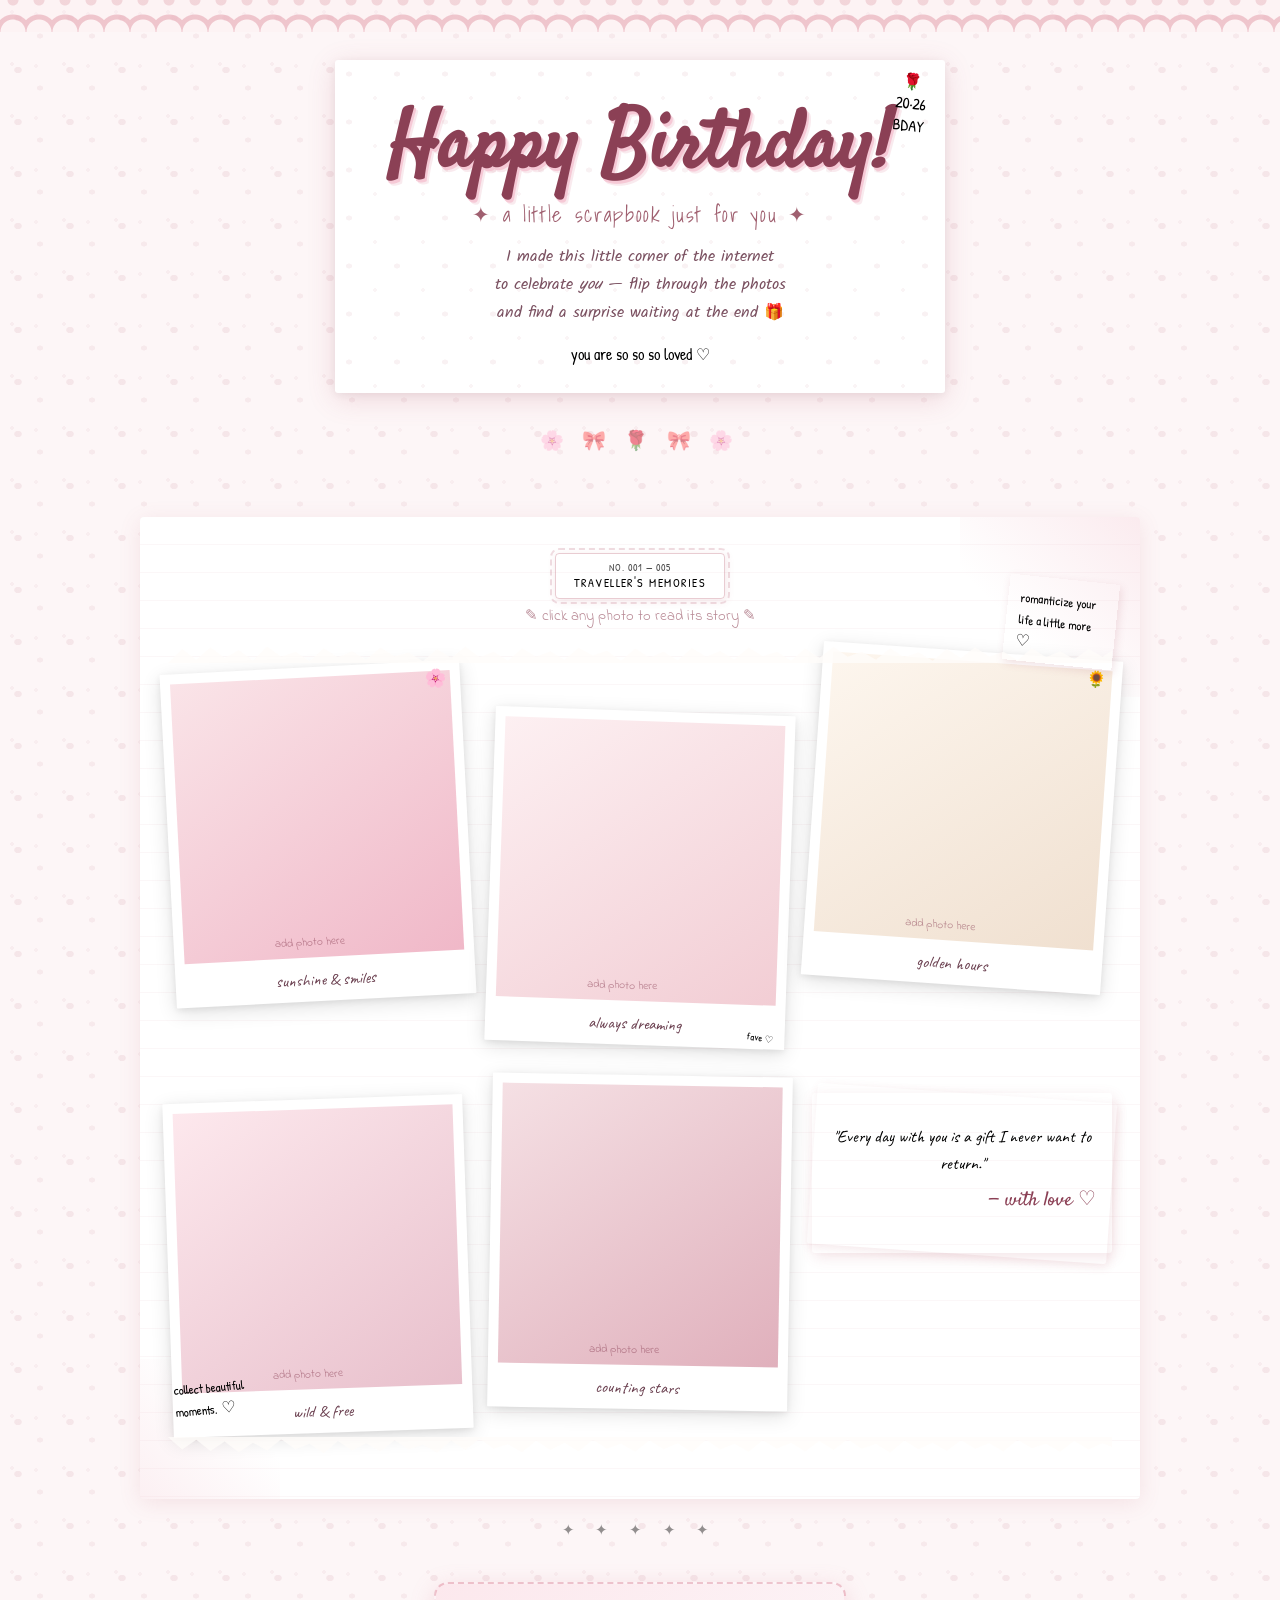
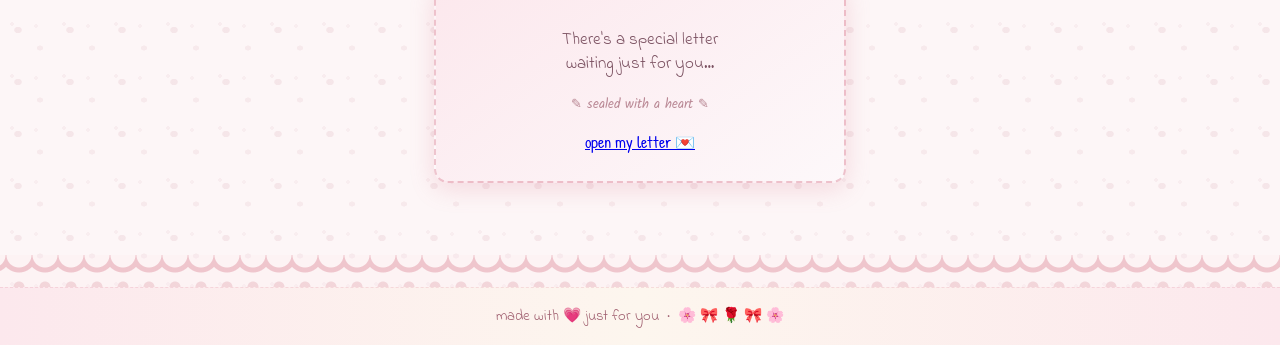
==== index.html @ 511ed716 "Add files via upload" ====
<!DOCTYPE html>
<html lang="en">
<head>
  <meta charset="UTF-8"/>
  <meta name="viewport" content="width=device-width,initial-scale=1.0"/>
  <title>Happy Birthday! 🌸</title>
  <link rel="preconnect" href="https://fonts.googleapis.com"/>
  <link rel="preconnect" href="https://fonts.gstatic.com" crossorigin/>
  <link href="https://fonts.googleapis.com/css2?family=Caveat:wght@400;600;700&family=Satisfy&family=Indie+Flower&family=Kalam:wght@300;400;700&family=Shadows+Into+Light&family=Patrick+Hand&display=swap" rel="stylesheet"/>
  <link rel="stylesheet" href="css/scrapbook.css"/>
  <style>
/* ── Page shell ── */
*,*::before,*::after{box-sizing:border-box;margin:0;padding:0;}
html{scroll-behavior:smooth;}
body{min-height:100vh;overflow-x:hidden;font-family:'Patrick Hand',cursive;color:var(--r-ink);}

/* ── Floral wallpaper background ── */
.page-bg{
  min-height:100vh;
  background-color:#fdf6f7;
  background-image:
    radial-gradient(ellipse 6px 5px at 18px 18px,rgba(196,122,138,.13) 55%,transparent 70%),
    radial-gradient(ellipse 3px 3px at 12px 12px,rgba(196,122,138,.08) 55%,transparent 70%),
    radial-gradient(ellipse 5px 4px at 40px 36px,rgba(196,122,138,.10) 55%,transparent 70%),
    radial-gradient(ellipse 3px 3px at 36px 14px,rgba(196,122,138,.07) 55%,transparent 70%);
  background-size:52px 52px;
}

/* ── Top & bottom lace bands ── */
.lace-band{
  width:100%;height:32px;
  background-image:
    radial-gradient(circle 13px at 13px 100%,transparent 12px,rgba(232,173,184,.65) 13px,rgba(232,173,184,.65) 17px,transparent 18px),
    radial-gradient(circle 6px at 13px 0%,rgba(217,144,158,.3) 5px,transparent 6px);
  background-size:26px 32px;background-repeat:repeat-x;
  background-color:rgba(252,232,237,.28);
}
.lace-band.flip{transform:rotate(180deg);}

/* ── Main content container ── */
.board{max-width:1040px;margin:0 auto;padding:24px 20px 64px;position:relative;}

/* ── Hero title section ── */
.hero-section{
  text-align:center;padding:28px 16px 12px;
  position:relative;
}
.hero-inner{
  display:inline-block;position:relative;
  background:#fff;
  padding:32px 52px 28px;
  border-radius:3px;
  box-shadow:0 6px 28px rgba(180,80,100,.18),0 2px 8px rgba(0,0,0,.06);
}
/* Floral-paper background inside hero */
.hero-inner::before{
  content:'';position:absolute;inset:0;border-radius:3px;
  background-image:
    radial-gradient(ellipse 5px 4px at 14px 14px,rgba(196,122,138,.10) 55%,transparent 70%),
    radial-gradient(ellipse 3px 3px at 40px 38px,rgba(196,122,138,.08) 55%,transparent 70%);
  background-size:48px 48px;
  pointer-events:none;
}
.hero-title{
  font-family:'Satisfy',cursive;
  font-size:clamp(2.8rem,7vw,5rem);
  color:#8b4055;
  text-shadow:2px 3px 0 rgba(245,192,208,.8),4px 5px 0 rgba(212,116,138,.15);
  line-height:1.05;position:relative;z-index:1;
}
.hero-sub{
  font-family:'Shadows Into Light',cursive;
  font-size:clamp(1rem,2.5vw,1.3rem);
  color:#a06070;letter-spacing:.08em;
  margin-top:8px;position:relative;z-index:1;
}
.hero-invite{
  font-family:'Kalam',cursive;font-size:1rem;color:#7a5060;
  line-height:1.75;margin:12px auto 0;max-width:360px;
  position:relative;z-index:1;
}

/* ── Collage board ── */
.collage-board{
  position:relative;
  background:#fff;
  border-radius:4px;
  box-shadow:0 4px 22px rgba(180,80,100,.12);
  padding:36px 28px 44px;
  margin-top:32px;
  /* Faint lined paper */
  background-image:repeating-linear-gradient(transparent,transparent 27px,rgba(196,122,138,.06) 27px,rgba(196,122,138,.06) 28px);
  background-size:100% 28px;
}
/* Floral corner watermarks on board */
.collage-board::before{
  content:'';position:absolute;top:0;right:0;
  width:180px;height:180px;border-radius:0 4px 0 0;
  background:linear-gradient(225deg,rgba(245,205,214,.4) 0%,transparent 65%);
  pointer-events:none;
}
.collage-board::after{
  content:'';position:absolute;bottom:0;left:0;
  width:140px;height:140px;border-radius:0 0 0 4px;
  background:linear-gradient(45deg,rgba(245,205,214,.3) 0%,transparent 65%);
  pointer-events:none;
}

/* ── Photo grid ── */
.photo-grid{
  display:grid;
  grid-template-columns:repeat(3,1fr);
  gap:30px 22px;
  align-items:start;
  position:relative;z-index:1;
}
/* Intentional vertical offsets for scrapbook feel */
.photo-grid > *:nth-child(2){margin-top:44px;}
.photo-grid > *:nth-child(3){margin-top:-16px;}
.photo-grid > *:nth-child(4){margin-top:24px;}
.photo-grid > *:nth-child(6){margin-top:-12px;}

/* ── Polaroid cards ── */
.pol-card{
  display:block;text-decoration:none;color:inherit;
  background:#fff;
  padding:10px 10px 44px;
  border-radius:1px;
  box-shadow:0 5px 20px rgba(0,0,0,.12),0 2px 6px rgba(0,0,0,.07);
  position:relative;
  transition:transform .35s cubic-bezier(.34,1.56,.64,1),box-shadow .3s ease;
  cursor:pointer;
}
.pol-card:hover{box-shadow:0 12px 36px rgba(0,0,0,.17);}
.pol-photo{width:100%;aspect-ratio:1;overflow:hidden;display:flex;align-items:center;justify-content:center;}
.pol-caption{
  position:absolute;bottom:0;left:0;right:0;height:44px;
  display:flex;align-items:center;justify-content:center;
  font-family:'Caveat',cursive;font-size:1.05rem;color:#6b4050;
  text-align:center;padding:0 8px;
}
/* Polaroid rotation via data-r */
[data-r="-4"]{transform:rotate(-4deg);}
[data-r="-3"]{transform:rotate(-3deg);}
[data-r="-2"]{transform:rotate(-2deg);}
[data-r="-1"]{transform:rotate(-1deg);}
[data-r="0"] {transform:rotate(0deg);}
[data-r="1"] {transform:rotate(1deg);}
[data-r="2"] {transform:rotate(2deg);}
[data-r="3"] {transform:rotate(3deg);}
[data-r="4"] {transform:rotate(4deg);}
.pol-card:hover[data-r="-4"]{transform:rotate(-2deg) translateY(-10px) scale(1.04);}
.pol-card:hover[data-r="-3"]{transform:rotate(-1deg) translateY(-10px) scale(1.04);}
.pol-card:hover[data-r="-2"]{transform:rotate(-4deg) translateY(-10px) scale(1.04);}
.pol-card:hover[data-r="-1"]{transform:rotate(2deg) translateY(-10px) scale(1.04);}
.pol-card:hover[data-r="1"] {transform:rotate(3deg) translateY(-10px) scale(1.04);}
.pol-card:hover[data-r="2"] {transform:rotate(-1deg) translateY(-10px) scale(1.04);}
.pol-card:hover[data-r="3"] {transform:rotate(1deg) translateY(-10px) scale(1.04);}
.pol-card:hover[data-r="4"] {transform:rotate(2deg) translateY(-10px) scale(1.04);}

/* Photo gradient placeholders — all dusty rose tones */
.ph-rose    {background:linear-gradient(145deg,#fae4e8,#f0b8c8);}
.ph-blush   {background:linear-gradient(145deg,#fdf0f2,#f2cdd4);}
.ph-petal   {background:linear-gradient(145deg,#fdf6ee,#f0e0d0);}
.ph-blossom {background:linear-gradient(145deg,#fde8ed,#e8c0cc);}
.ph-dusty   {background:linear-gradient(145deg,#f5e0e4,#e0b0bc);}

/* placeholder text */
.ph-hint{font-family:'Indie Flower',cursive;font-size:.72rem;color:rgba(139,64,85,.6);text-align:center;margin-top:6px;max-width:90%;}

/* ── Quote / Note card (6th grid cell) ── */
.note-cell{display:flex;flex-direction:column;align-items:center;justify-content:center;min-height:220px;gap:0;position:relative;}

/* ── Decorative torn note cards scattered on board ── */
.scatter-note{
  position:absolute;
  z-index:3;
  pointer-events:none;
}

/* ── Final teaser ── */
.teaser-wrap{max-width:440px;margin:36px auto 0;padding:0 14px;}
.teaser-card{
  background:linear-gradient(145deg,#fce8ed,#fdf8fa);
  border-radius:14px;padding:28px 24px;text-align:center;
  position:relative;
  border:2px dashed rgba(212,116,138,.38);
  box-shadow:0 6px 24px rgba(212,116,138,.22);
}
.teaser-card p{font-family:'Indie Flower',cursive;font-size:1.06rem;color:#7a5060;margin:12px 0 18px;}

/* ── Footer ── */
.footer-bar{background:linear-gradient(90deg,#fce8ed,#fdf6ee,#fce8ed);padding:18px 0;text-align:center;border-top:1px dashed rgba(212,116,138,.2);}
.footer-bar p{font-family:'Indie Flower',cursive;font-size:.92rem;color:#a06070;}

/* ── Responsive ── */
@media(max-width:820px){
  .photo-grid{grid-template-columns:repeat(2,1fr);gap:20px;}
  .photo-grid>*:nth-child(n){margin-top:0;}
  .photo-grid>*:nth-child(even){margin-top:20px;}
  .collage-board{padding:24px 14px 32px;}
  .hero-inner{padding:24px 20px 20px;}
}
@media(max-width:500px){
  .photo-grid{grid-template-columns:1fr 1fr;gap:14px;}
  .hero-title{font-size:2.5rem;}
}
  </style>
</head>
<body>
<div id="page-transition"></div>
<div class="hearts-container" aria-hidden="true"></div>

<div class="page-bg">
  <!-- Top lace band -->
  <div class="lace-band" aria-hidden="true"></div>

  <!-- ═══════════ HERO ═══════════ -->
  <header class="hero-section">
    <div class="hero-inner" data-anim="pop">

      <!-- Three washi tape strips pinning the card -->
      <div class="washi washi-rose"    style="width:92px;top:-9px;left:16px;transform:rotate(-6deg);"  aria-hidden="true"></div>
      <div class="washi washi-gingham" style="width:76px;top:-9px;right:18px;transform:rotate(5deg);"  aria-hidden="true"></div>
      <div class="washi washi-hearts"  style="width:114px;bottom:-9px;left:50%;transform:translateX(-50%) rotate(1deg);" aria-hidden="true"></div>

      <!-- Large satin bow above title -->
      <div style="display:flex;justify-content:center;margin-bottom:6px;" aria-hidden="true" id="hero-bow"></div>

      <!-- Lace divider -->
      <div class="lace-top" style="margin:4px 0 14px;" aria-hidden="true"></div>

      <h1 class="hero-title">Happy Birthday!</h1>
      <p class="hero-sub">✦ a little scrapbook just for you ✦</p>

      <!-- Lace divider below title -->
      <div class="lace-bottom" style="margin:12px 0 10px;" aria-hidden="true"></div>

      <p class="hero-invite">
        I made this little corner of the internet<br/>
        to celebrate <em>you</em> — flip through the photos<br/>
        and find a surprise waiting at the end 🎁
      </p>

      <!-- Quote card -->
      <div class="q-card scallop" style="margin:16px auto 0;max-width:280px;">
        you are so so so loved
        <span class="q-heart">♡</span>
      </div>

      <!-- Wax seal bottom-right -->
      <div style="position:absolute;bottom:-22px;right:22px;z-index:5;" aria-hidden="true" id="hero-seal"></div>

      <!-- Postage stamp top-right -->
      <div style="position:absolute;top:10px;right:12px;transform:rotate(6deg);z-index:5;" aria-hidden="true">
        <div class="stamp" style="width:44px;height:54px;">
          <div class="stamp-img">🌹</div>
          <span class="stamp-val">20·26</span>
          <span class="stamp-label">BDAY</span>
        </div>
      </div>

      <!-- Rose sprig top-left -->
      <div style="position:absolute;top:8px;left:10px;transform:rotate(-15deg);opacity:.55;" aria-hidden="true" id="hero-sprig"></div>

    </div><!-- /.hero-inner -->
  </header>

  <!-- Deco row -->
  <div style="text-align:center;padding:22px 0 8px;font-size:1.2rem;letter-spacing:.45rem;opacity:.5;" aria-hidden="true">🌸 🎀 🌹 🎀 🌸</div>

  <!-- ═══════════ COLLAGE BOARD ═══════════ -->
  <main class="board" id="main-content">
    <div class="collage-board">

      <!-- Board lace strips top & bottom -->
      <div class="lace-top"    style="position:absolute;top:0;left:0;right:0;" aria-hidden="true"></div>
      <div class="lace-bottom" style="position:absolute;bottom:0;left:0;right:0;transform:scaleY(-1);" aria-hidden="true"></div>

      <!-- Gingham corner patches (decorative) -->
      <div class="gingham" style="position:absolute;top:0;right:0;width:90px;height:90px;opacity:.3;border-radius:0 4px 0 0;" aria-hidden="true"></div>
      <div class="gingham-sm" style="position:absolute;bottom:0;left:0;width:70px;height:70px;opacity:.25;border-radius:0 0 0 4px;" aria-hidden="true"></div>

      <!-- Washi tape strips crossing the board -->
      <div class="washi washi-floral"  style="width:180px;top:44px;left:-10px;transform:rotate(-1deg);"  aria-hidden="true"></div>
      <div class="washi washi-gingham" style="width:140px;top:44px;right:-10px;transform:rotate(2deg);"  aria-hidden="true"></div>
      <div class="washi washi-lace"    style="width:200px;bottom:38px;left:18%;transform:rotate(-2deg);" aria-hidden="true"></div>
      <div class="washi washi-hearts"  style="width:160px;bottom:38px;right:14%;transform:rotate(3deg);" aria-hidden="true"></div>

      <!-- Section label -->
      <div style="text-align:center;position:relative;z-index:2;padding-bottom:18px;" data-anim="fade">
        <div style="display:inline-block;background:var(--r-parch);border:1.5px solid rgba(196,122,138,.38);border-radius:4px;
          padding:7px 18px;font-family:'Patrick Hand',cursive;font-size:.78rem;color:var(--r-ink);
          letter-spacing:.12em;text-transform:uppercase;box-shadow:1px 2px 8px rgba(180,80,100,.14);
          outline:2px dashed rgba(196,122,138,.25);outline-offset:3px;">
          <span style="display:block;font-size:.62rem;opacity:.7;letter-spacing:.1em;">No. 001 — 005</span>
          Traveller's Memories
        </div>
        <p style="font-family:'Indie Flower',cursive;font-size:.92rem;color:#a06070;margin-top:7px;opacity:.72;">✎ click any photo to read its story ✎</p>
      </div>

      <!-- Torn paper strip across top of grid -->
      <div aria-hidden="true" style="position:relative;z-index:2;height:18px;margin:0 0 4px;overflow:hidden;">
        <div style="position:absolute;inset:0;background:rgba(255,253,250,.82);
          clip-path:polygon(0% 100%,1.5% 22%,3% 82%,4.5% 12%,6% 72%,7.5% 28%,9% 88%,10.5% 8%,12% 65%,13.5% 38%,15% 90%,
          16.5% 18%,18% 68%,19.5% 35%,21% 82%,22.5% 14%,24% 62%,25.5% 42%,27% 90%,28.5% 22%,30% 72%,31.5% 8%,33% 68%,
          34.5% 38%,36% 88%,37.5% 18%,39% 65%,40.5% 35%,42% 82%,43.5% 15%,45% 58%,46.5% 32%,48% 88%,49.5% 20%,51% 70%,
          52.5% 38%,54% 86%,55.5% 16%,57% 65%,58.5% 34%,60% 80%,61.5% 14%,63% 62%,64.5% 38%,66% 88%,67.5% 20%,69% 72%,
          70.5% 10%,72% 65%,73.5% 38%,75% 82%,76.5% 18%,78% 68%,79.5% 40%,81% 88%,82.5% 22%,84% 72%,85.5% 12%,87% 65%,
          88.5% 38%,90% 85%,91.5% 18%,93% 68%,94.5% 35%,96% 80%,97.5% 22%,99% 65%,100% 32%,100% 100%);"></div>
      </div>

      <!-- ── PHOTO GRID ── -->
      <div class="photo-grid">

        <!-- ── POLAROID 1 — Rose theme ── -->
        <a href="pages/photo1.html" class="pol-card" data-r="-3" data-anim="pop" data-delay="0" aria-label="Memory 1 — Sunshine and Smiles">
          <!-- Washi tape pinning -->
          <div class="washi washi-rose" style="width:66px;top:-9px;left:50%;transform:translateX(-50%) rotate(-4deg);" aria-hidden="true"></div>
          <!-- Postage stamp corner -->
          <div style="position:absolute;top:6px;right:5px;z-index:5;transform:rotate(8deg);" aria-hidden="true">
            <div class="stamp" style="width:32px;height:40px;">
              <div class="stamp-img" style="font-size:1.1rem;">🌸</div>
            </div>
          </div>
          <!-- Photo -->
          <div class="pol-photo ph-rose" style="position:relative;">
            <div id="p1-rose" aria-hidden="true" style="position:absolute;bottom:8px;right:6px;opacity:.7;"></div>
            <div style="display:flex;flex-direction:column;align-items:center;gap:6px;" id="p1-rose2" aria-hidden="true"></div>
            <span class="ph-hint" style="position:absolute;bottom:6px;left:0;right:0;text-align:center;">add photo here</span>
          </div>
          <!-- Caption -->
          <p class="pol-caption">sunshine &amp; smiles</p>
          <!-- Satin bow sticker -->
          <div style="position:absolute;bottom:6px;right:6px;transform:rotate(10deg);" aria-hidden="true" id="p1-bow"></div>
        </a>

        <!-- ── POLAROID 2 — Butterfly theme ── -->
        <a href="pages/photo2.html" class="pol-card" data-r="2" data-anim="pop" data-delay="80" aria-label="Memory 2 — Always Dreaming">
          <div class="washi washi-gingham" style="width:60px;top:-9px;left:50%;transform:translateX(-50%) rotate(3deg);" aria-hidden="true"></div>
          <!-- Wax seal corner -->
          <div style="position:absolute;top:6px;left:6px;z-index:5;" aria-hidden="true" id="p2-seal"></div>
          <div class="pol-photo ph-blush" style="position:relative;">
            <div id="p2-butterfly" aria-hidden="true"></div>
            <span class="ph-hint" style="position:absolute;bottom:6px;left:0;right:0;text-align:center;">add photo here</span>
          </div>
          <p class="pol-caption">always dreaming</p>
          <!-- Gift tag -->
          <div style="position:absolute;bottom:2px;right:4px;transform:rotate(8deg);" aria-hidden="true">
            <div class="v-tag" style="padding:3px 7px;font-size:.6rem;">fave ♡</div>
          </div>
        </a>

        <!-- ── POLAROID 3 — Petal theme ── -->
        <a href="pages/photo3.html" class="pol-card" data-r="4" data-anim="pop" data-delay="160" aria-label="Memory 3 — Golden Hours">
          <div class="washi washi-hearts" style="width:72px;top:-9px;left:50%;transform:translateX(-50%) rotate(-2deg);" aria-hidden="true"></div>
          <div class="pol-photo ph-petal" style="position:relative;">
            <div id="p3-sprig" aria-hidden="true" style="position:absolute;top:4px;right:8px;opacity:.65;"></div>
            <span class="ph-hint" style="position:absolute;bottom:6px;left:0;right:0;text-align:center;">add photo here</span>
          </div>
          <p class="pol-caption">golden hours</p>
          <div style="position:absolute;top:8px;right:6px;z-index:5;" aria-hidden="true">
            <div class="stamp" style="width:30px;height:38px;">
              <div class="stamp-img" style="font-size:1rem;">🌻</div>
            </div>
          </div>
        </a>

        <!-- ── POLAROID 4 — Blossom theme ── -->
        <a href="pages/photo4.html" class="pol-card" data-r="-2" data-anim="pop" data-delay="240" aria-label="Memory 4 — Wild and Free">
          <div class="washi washi-lace" style="width:64px;top:-9px;left:50%;transform:translateX(-50%) rotate(2deg);" aria-hidden="true"></div>
          <div class="pol-photo ph-blossom" style="position:relative;">
            <div id="p4-rose" aria-hidden="true" style="position:absolute;bottom:6px;right:6px;opacity:.7;"></div>
            <span class="ph-hint" style="position:absolute;bottom:6px;left:0;right:0;text-align:center;">add photo here</span>
          </div>
          <p class="pol-caption">wild &amp; free</p>
          <div style="position:absolute;bottom:6px;left:6px;transform:rotate(-10deg);" aria-hidden="true" id="p4-bow"></div>
        </a>

        <!-- ── POLAROID 5 — Dusty rose theme ── -->
        <a href="pages/photo5.html" class="pol-card" data-r="1" data-anim="pop" data-delay="320" aria-label="Memory 5 — Counting Stars">
          <div class="washi washi-floral" style="width:62px;top:-9px;left:50%;transform:translateX(-50%) rotate(-3deg);" aria-hidden="true"></div>
          <div class="pol-photo ph-dusty" style="position:relative;">
            <div id="p5-cherries" aria-hidden="true" style="position:absolute;bottom:0;right:4px;opacity:.8;"></div>
            <span class="ph-hint" style="position:absolute;bottom:6px;left:0;right:0;text-align:center;">add photo here</span>
          </div>
          <p class="pol-caption">counting stars</p>
          <div style="position:absolute;top:6px;right:5px;z-index:5;transform:rotate(5deg);" aria-hidden="true" id="p5-seal"></div>
        </a>

        <!-- ── NOTE CARD (6th cell) ── -->
        <div class="note-cell" data-anim="pop" data-delay="400">
          <div style="position:relative;width:100%;">
            <!-- Rotated paper behind -->
            <div style="position:absolute;inset:0;border-radius:3px;
              background:var(--r-blush);transform:rotate(4deg);
              box-shadow:2px 3px 10px rgba(180,80,100,.12);z-index:0;" aria-hidden="true"></div>
            <!-- Gingham front card -->
            <div class="gingham" style="position:relative;z-index:1;border-radius:3px;
              padding:20px 16px 26px;box-shadow:2px 4px 14px rgba(180,80,100,.15);">
              <!-- Washi tape -->
              <div class="washi washi-hearts" style="width:82px;top:-9px;left:50%;transform:translateX(-50%) rotate(-2deg);" aria-hidden="true"></div>
              <!-- Large bow -->
              <div style="display:flex;justify-content:center;margin-bottom:10px;" id="card-bow" aria-hidden="true"></div>
              <!-- Quote -->
              <p style="font-family:'Caveat',cursive;font-size:1.08rem;color:var(--r-ink);text-align:center;line-height:1.55;margin:0;">
                "Every day with you is a gift I never want to return."
              </p>
              <p style="font-family:'Satisfy',cursive;font-size:1.25rem;color:#8b4055;text-align:right;margin-top:10px;margin-bottom:0;">
                — with love ♡
              </p>
              <!-- Lace bottom -->
              <div class="lace-scallop" style="margin-top:12px;" aria-hidden="true"></div>
              <!-- Wax seal -->
              <div style="display:flex;justify-content:center;margin-top:10px;" id="card-seal" aria-hidden="true"></div>
            </div>
          </div>
        </div>

      </div><!-- /.photo-grid -->

      <!-- Torn paper strip across bottom of grid -->
      <div aria-hidden="true" style="position:relative;z-index:2;height:18px;margin:4px 0 0;overflow:hidden;">
        <div style="position:absolute;inset:0;background:rgba(255,253,250,.82);
          clip-path:polygon(0% 0%,1.5% 70%,3% 15%,4.5% 78%,6% 25%,7.5% 85%,9% 32%,10.5% 75%,12% 12%,13.5% 68%,15% 38%,16.5% 90%,
          18% 22%,19.5% 75%,21% 35%,22.5% 80%,24% 18%,25.5% 70%,27% 42%,28.5% 88%,30% 20%,31.5% 72%,33% 10%,34.5% 65%,
          36% 40%,37.5% 85%,39% 20%,40.5% 72%,42% 32%,43.5% 80%,45% 15%,46.5% 65%,48% 38%,49.5% 82%,51% 18%,52.5% 68%,
          54% 35%,55.5% 85%,57% 15%,58.5% 70%,60% 38%,61.5% 82%,63% 18%,64.5% 65%,66% 32%,67.5% 80%,69% 22%,70.5% 72%,
          72% 12%,73.5% 65%,75% 38%,76.5% 88%,78% 20%,79.5% 68%,81% 32%,82.5% 78%,84% 18%,85.5% 65%,87% 35%,88.5% 80%,
          90% 15%,91.5% 62%,93% 38%,94.5% 82%,96% 22%,97.5% 70%,99% 35%,100% 55%,100% 0%);"></div>
      </div>

      <!-- Scattered quote stickers on board (absolutely positioned) -->
      <div class="scatter-note" style="top:62px;right:24px;transform:rotate(6deg);z-index:4;" aria-hidden="true">
        <div class="q-card torn-note" style="width:110px;padding:10px 12px;box-shadow:2px 3px 8px rgba(160,70,90,.15);">
          <span style="font-size:.78rem;line-height:1.4;">romanticize your life a little more</span>
          <span class="q-heart">♡</span>
        </div>
      </div>

      <div class="scatter-note" style="bottom:70px;left:22px;transform:rotate(-5deg);z-index:4;" aria-hidden="true">
        <div class="q-card scallop" style="width:100px;padding:10px 12px;">
          <span style="font-size:.78rem;line-height:1.4;">collect beautiful moments.</span>
          <span class="q-heart">♡</span>
        </div>
      </div>

    </div><!-- /.collage-board -->

    <!-- ══ FINAL TEASER ══ -->
    <div style="text-align:center;padding:20px 0 6px;font-size:.95rem;letter-spacing:.55rem;opacity:.42;" aria-hidden="true">✦ ✦ ✦ ✦ ✦</div>

    <div class="teaser-wrap">
      <div class="teaser-card" data-anim="pop">
        <!-- Washi strips -->
        <div class="washi washi-rose"    style="width:94px;top:-9px;left:50%;transform:translateX(-50%) rotate(-3deg);" aria-hidden="true"></div>
        <div class="washi washi-gingham" style="width:62px;bottom:-9px;left:20%;transform:rotate(2deg);"  aria-hidden="true"></div>
        <div class="washi washi-hearts"  style="width:54px;bottom:-9px;right:18%;transform:rotate(-4deg);" aria-hidden="true"></div>
        <!-- Rose corner -->
        <div style="position:absolute;top:10px;right:12px;transform:rotate(15deg);opacity:.7;" id="teaser-rose-r" aria-hidden="true"></div>
        <div style="position:absolute;bottom:12px;left:10px;transform:rotate(-10deg);opacity:.65;" id="teaser-rose-l" aria-hidden="true"></div>
        <!-- Cherries -->
        <div style="display:flex;justify-content:center;margin-bottom:4px;" id="teaser-cherries" aria-hidden="true"></div>
        <!-- Bow -->
        <div style="display:flex;justify-content:center;margin:4px 0 10px;" id="teaser-bow" aria-hidden="true"></div>
        <p>There's a special letter<br/>waiting just for you…</p>
        <p style="font-family:'Kalam',cursive;font-size:.82rem;color:#a06070;margin:0 0 16px;opacity:.72;">✎ sealed with a heart ✎</p>
        <a href="pages/final.html" class="btn-ribbon" aria-label="Open the birthday letter">open my letter 💌</a>
        <!-- Wax seal corner -->
        <div style="position:absolute;bottom:-18px;right:20px;" id="teaser-seal" aria-hidden="true"></div>
      </div>
    </div>

  </main><!-- /.board -->

  <!-- Bottom lace & footer -->
  <div class="lace-band flip" aria-hidden="true" style="margin-top:8px;"></div>
  <footer class="footer-bar" role="contentinfo">
    <p>made with 💗 just for you &nbsp;·&nbsp; 🌸 🎀 🌹 🎀 🌸</p>
  </footer>

</div><!-- /.page-bg -->

<!-- Scripts -->
<script src="js/utils.js"></script>
<script src="assets/svgs.js"></script>
<script src="js/animations.js"></script>
<script src="js/transitions.js"></script>
<script>
document.addEventListener('DOMContentLoaded', () => {

  /* ── Inject SVGs ── */
  const inj = (id, html) => { const el = document.getElementById(id); if(el) el.innerHTML = html; };

  inj('hero-bow',      SVG.bow(88));
  inj('hero-seal',     SVG.waxSeal(40,'🌹'));
  inj('hero-sprig',    SVG.sprig(36));
  inj('p1-rose',       SVG.roseMini(40));
  inj('p1-rose2',      SVG.roseMini(30));
  inj('p1-bow',        SVG.bow(44));
  inj('p2-seal',       SVG.waxSeal(28,'💗'));
  inj('p2-butterfly',  SVG.butterfly(64));
  inj('p3-sprig',      SVG.sprig(38));
  inj('p4-rose',       SVG.roseMini(38));
  inj('p4-bow',        SVG.bow(40));
  inj('p5-cherries',   SVG.cherries(46));
  inj('p5-seal',       SVG.waxSeal(26,'🌸'));
  inj('card-bow',      SVG.bow(72));
  inj('card-seal',     SVG.waxSeal(34,'🌹'));
  inj('teaser-rose-r', SVG.roseMini(36));
  inj('teaser-rose-l', SVG.roseMini(30));
  inj('teaser-cherries', SVG.cherries(52));
  inj('teaser-bow',    SVG.bow(80));
  inj('teaser-seal',   SVG.waxSeal(44,'🌹'));

  /* ── Animations ── */
  //ScrapAnimations.initFloatingHearts('.hearts-container', 10);
  ScrapAnimations.initSparkles(true);
  ScrapAnimations.initCursorTrail();
  //ScrapAnimations.initBgDecos(4);
  ScrapAnimations.initEntranceAnims();
  ScrapAnimations.initStickerHover();
  ScrapTransitions.initTransitions();

  /* ── Polaroid tilt ── */
  document.querySelectorAll('.pol-card').forEach(card => {
    card.addEventListener('mousemove', e => {
      const r = card.getBoundingClientRect();
      const x = ((e.clientX - r.left) / r.width  - .5) * 8;
      const y = ((e.clientY - r.top)  / r.height - .5) * 8;
      const base = parseFloat(card.dataset.r || 0);
      card.style.transform = `rotate(${base + x*.3}deg) rotateX(${-y}deg) rotateY(${x}deg) translateY(-10px) scale(1.04)`;
    });
    card.addEventListener('mouseleave', () => {
      const base = parseFloat(card.dataset.r || 0);
      card.style.transform = `rotate(${base}deg)`;
      card.style.transition = 'transform .5s cubic-bezier(.34,1.56,.64,1)';
    });
  });

});
</script>
</body>
</html>
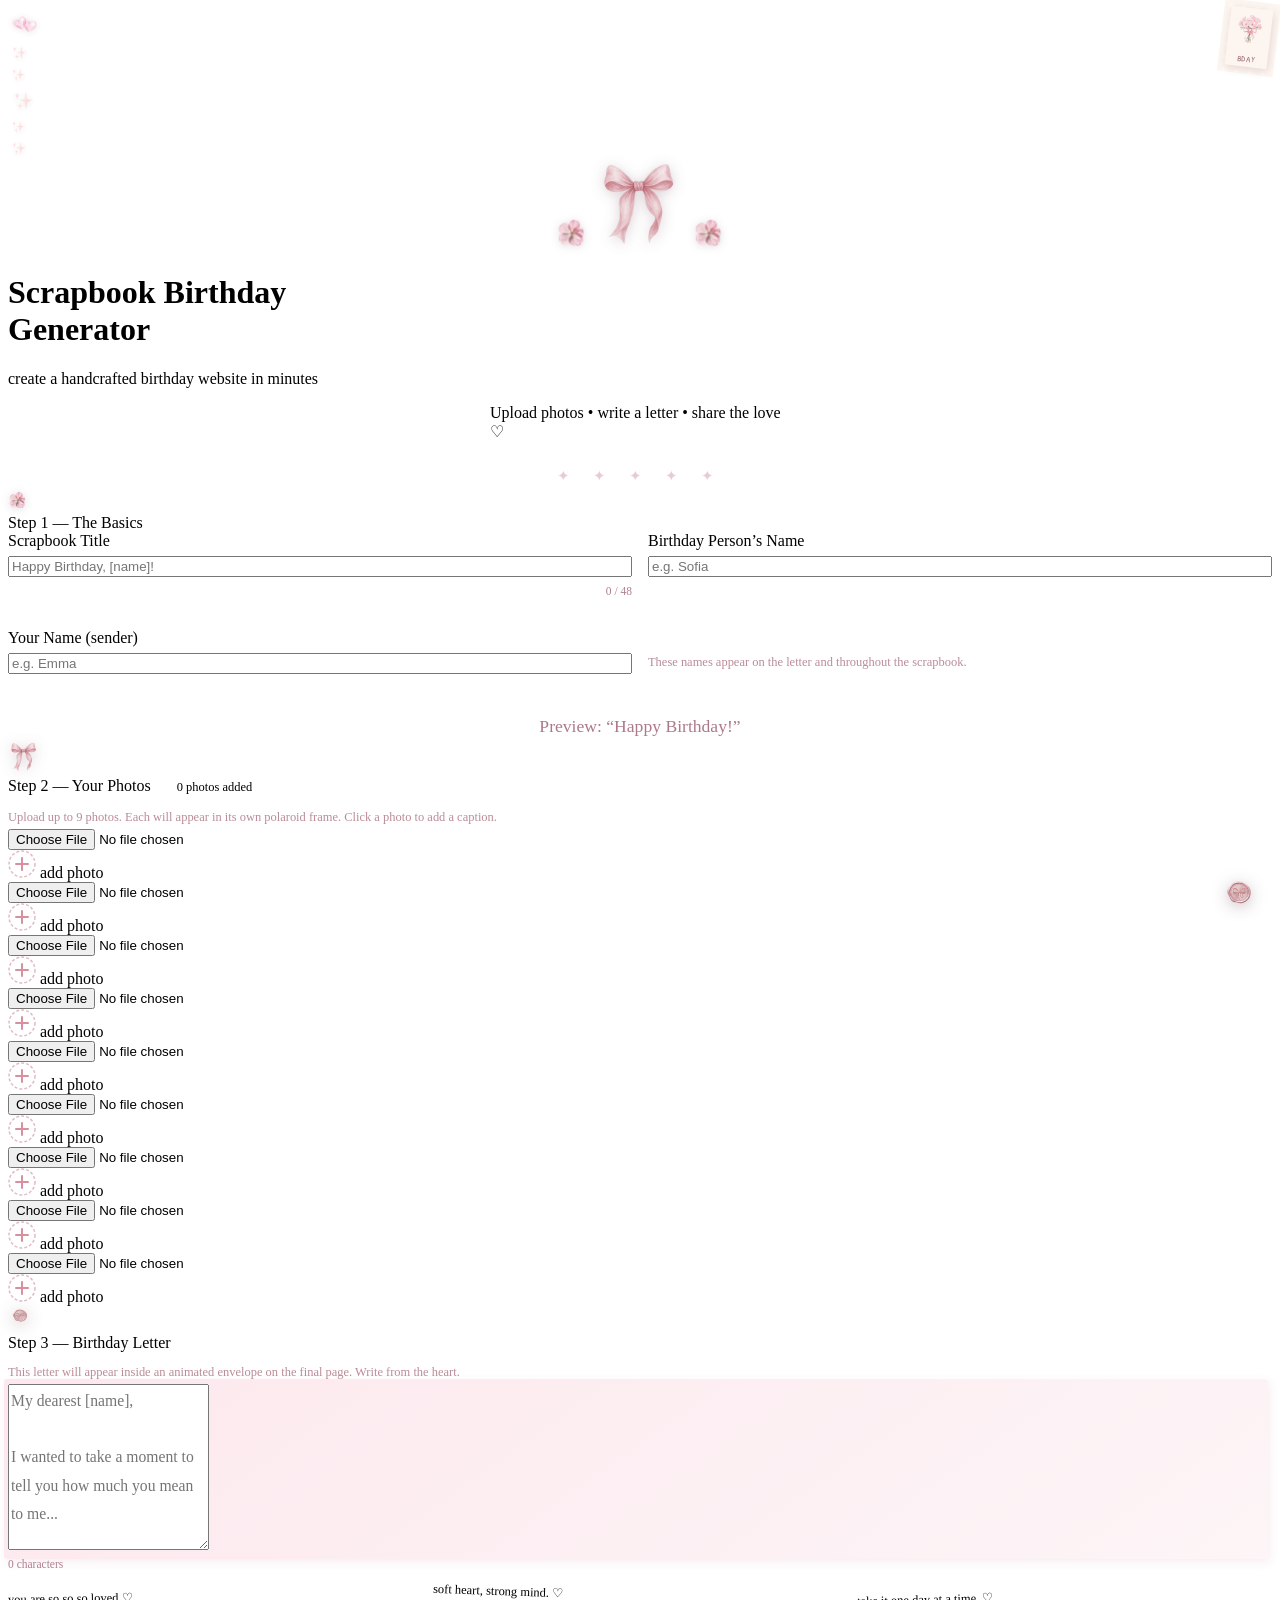
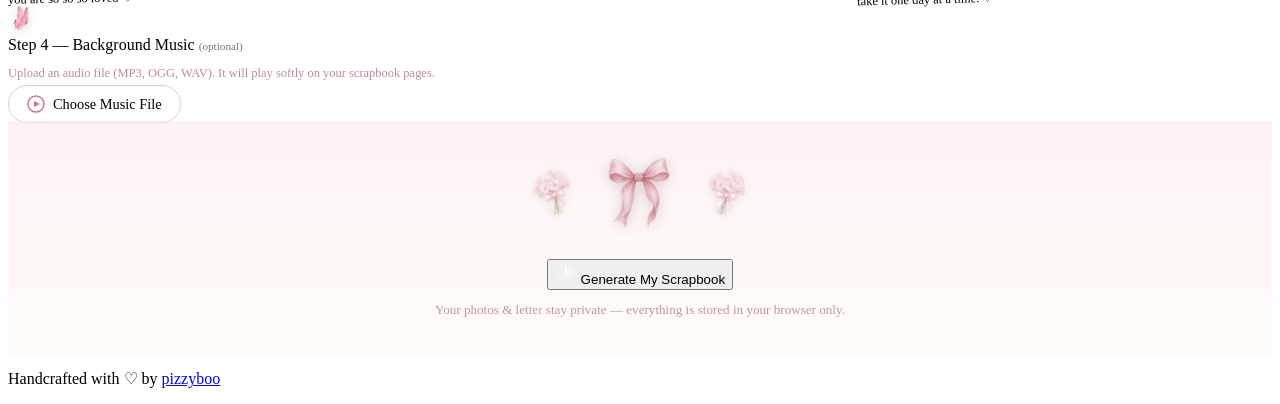
==== commit 12f1f49b: "Restore files" ====
--- a/index.html
+++ b/index.html
@@ -3,208 +3,33 @@
 <head>
   <meta charset="UTF-8"/>
   <meta name="viewport" content="width=device-width,initial-scale=1.0"/>
-  <title>Happy Birthday! 🌸</title>
+  <title>Scrapbook Birthday Generator</title>
   <link rel="preconnect" href="https://fonts.googleapis.com"/>
   <link rel="preconnect" href="https://fonts.gstatic.com" crossorigin/>
   <link href="https://fonts.googleapis.com/css2?family=Caveat:wght@400;600;700&family=Satisfy&family=Indie+Flower&family=Kalam:wght@300;400;700&family=Shadows+Into+Light&family=Patrick+Hand&display=swap" rel="stylesheet"/>
-  <link rel="stylesheet" href="css/scrapbook.css"/>
+  <link rel="stylesheet" href="css/scrapbook-gen.css"/>
   <style>
-/* ── Page shell ── */
-*,*::before,*::after{box-sizing:border-box;margin:0;padding:0;}
-html{scroll-behavior:smooth;}
-body{min-height:100vh;overflow-x:hidden;font-family:'Patrick Hand',cursive;color:var(--r-ink);}
-
-/* ── Floral wallpaper background ── */
-.page-bg{
-  min-height:100vh;
-  background-color:#fdf6f7;
-  background-image:
-    radial-gradient(ellipse 6px 5px at 18px 18px,rgba(196,122,138,.13) 55%,transparent 70%),
-    radial-gradient(ellipse 3px 3px at 12px 12px,rgba(196,122,138,.08) 55%,transparent 70%),
-    radial-gradient(ellipse 5px 4px at 40px 36px,rgba(196,122,138,.10) 55%,transparent 70%),
-    radial-gradient(ellipse 3px 3px at 36px 14px,rgba(196,122,138,.07) 55%,transparent 70%);
-  background-size:52px 52px;
-}
-
-/* ── Top & bottom lace bands ── */
-.lace-band{
-  width:100%;height:32px;
-  background-image:
-    radial-gradient(circle 13px at 13px 100%,transparent 12px,rgba(232,173,184,.65) 13px,rgba(232,173,184,.65) 17px,transparent 18px),
-    radial-gradient(circle 6px at 13px 0%,rgba(217,144,158,.3) 5px,transparent 6px);
-  background-size:26px 32px;background-repeat:repeat-x;
-  background-color:rgba(252,232,237,.28);
-}
-.lace-band.flip{transform:rotate(180deg);}
-
-/* ── Main content container ── */
-.board{max-width:1040px;margin:0 auto;padding:24px 20px 64px;position:relative;}
-
-/* ── Hero title section ── */
-.hero-section{
-  text-align:center;padding:28px 16px 12px;
-  position:relative;
-}
-.hero-inner{
-  display:inline-block;position:relative;
-  background:#fff;
-  padding:32px 52px 28px;
-  border-radius:3px;
-  box-shadow:0 6px 28px rgba(180,80,100,.18),0 2px 8px rgba(0,0,0,.06);
-}
-/* Floral-paper background inside hero */
-.hero-inner::before{
-  content:'';position:absolute;inset:0;border-radius:3px;
-  background-image:
-    radial-gradient(ellipse 5px 4px at 14px 14px,rgba(196,122,138,.10) 55%,transparent 70%),
-    radial-gradient(ellipse 3px 3px at 40px 38px,rgba(196,122,138,.08) 55%,transparent 70%);
-  background-size:48px 48px;
-  pointer-events:none;
-}
-.hero-title{
-  font-family:'Satisfy',cursive;
-  font-size:clamp(2.8rem,7vw,5rem);
-  color:#8b4055;
-  text-shadow:2px 3px 0 rgba(245,192,208,.8),4px 5px 0 rgba(212,116,138,.15);
-  line-height:1.05;position:relative;z-index:1;
-}
-.hero-sub{
-  font-family:'Shadows Into Light',cursive;
-  font-size:clamp(1rem,2.5vw,1.3rem);
-  color:#a06070;letter-spacing:.08em;
-  margin-top:8px;position:relative;z-index:1;
-}
-.hero-invite{
-  font-family:'Kalam',cursive;font-size:1rem;color:#7a5060;
-  line-height:1.75;margin:12px auto 0;max-width:360px;
-  position:relative;z-index:1;
-}
-
-/* ── Collage board ── */
-.collage-board{
-  position:relative;
-  background:#fff;
-  border-radius:4px;
-  box-shadow:0 4px 22px rgba(180,80,100,.12);
-  padding:36px 28px 44px;
-  margin-top:32px;
-  /* Faint lined paper */
-  background-image:repeating-linear-gradient(transparent,transparent 27px,rgba(196,122,138,.06) 27px,rgba(196,122,138,.06) 28px);
-  background-size:100% 28px;
-}
-/* Floral corner watermarks on board */
-.collage-board::before{
-  content:'';position:absolute;top:0;right:0;
-  width:180px;height:180px;border-radius:0 4px 0 0;
-  background:linear-gradient(225deg,rgba(245,205,214,.4) 0%,transparent 65%);
-  pointer-events:none;
-}
-.collage-board::after{
-  content:'';position:absolute;bottom:0;left:0;
-  width:140px;height:140px;border-radius:0 0 0 4px;
-  background:linear-gradient(45deg,rgba(245,205,214,.3) 0%,transparent 65%);
-  pointer-events:none;
-}
-
-/* ── Photo grid ── */
-.photo-grid{
-  display:grid;
-  grid-template-columns:repeat(3,1fr);
-  gap:30px 22px;
-  align-items:start;
-  position:relative;z-index:1;
-}
-/* Intentional vertical offsets for scrapbook feel */
-.photo-grid > *:nth-child(2){margin-top:44px;}
-.photo-grid > *:nth-child(3){margin-top:-16px;}
-.photo-grid > *:nth-child(4){margin-top:24px;}
-.photo-grid > *:nth-child(6){margin-top:-12px;}
-
-/* ── Polaroid cards ── */
-.pol-card{
-  display:block;text-decoration:none;color:inherit;
-  background:#fff;
-  padding:10px 10px 44px;
-  border-radius:1px;
-  box-shadow:0 5px 20px rgba(0,0,0,.12),0 2px 6px rgba(0,0,0,.07);
-  position:relative;
-  transition:transform .35s cubic-bezier(.34,1.56,.64,1),box-shadow .3s ease;
-  cursor:pointer;
-}
-.pol-card:hover{box-shadow:0 12px 36px rgba(0,0,0,.17);}
-.pol-photo{width:100%;aspect-ratio:1;overflow:hidden;display:flex;align-items:center;justify-content:center;}
-.pol-caption{
-  position:absolute;bottom:0;left:0;right:0;height:44px;
-  display:flex;align-items:center;justify-content:center;
-  font-family:'Caveat',cursive;font-size:1.05rem;color:#6b4050;
-  text-align:center;padding:0 8px;
-}
-/* Polaroid rotation via data-r */
-[data-r="-4"]{transform:rotate(-4deg);}
-[data-r="-3"]{transform:rotate(-3deg);}
-[data-r="-2"]{transform:rotate(-2deg);}
-[data-r="-1"]{transform:rotate(-1deg);}
-[data-r="0"] {transform:rotate(0deg);}
-[data-r="1"] {transform:rotate(1deg);}
-[data-r="2"] {transform:rotate(2deg);}
-[data-r="3"] {transform:rotate(3deg);}
-[data-r="4"] {transform:rotate(4deg);}
-.pol-card:hover[data-r="-4"]{transform:rotate(-2deg) translateY(-10px) scale(1.04);}
-.pol-card:hover[data-r="-3"]{transform:rotate(-1deg) translateY(-10px) scale(1.04);}
-.pol-card:hover[data-r="-2"]{transform:rotate(-4deg) translateY(-10px) scale(1.04);}
-.pol-card:hover[data-r="-1"]{transform:rotate(2deg) translateY(-10px) scale(1.04);}
-.pol-card:hover[data-r="1"] {transform:rotate(3deg) translateY(-10px) scale(1.04);}
-.pol-card:hover[data-r="2"] {transform:rotate(-1deg) translateY(-10px) scale(1.04);}
-.pol-card:hover[data-r="3"] {transform:rotate(1deg) translateY(-10px) scale(1.04);}
-.pol-card:hover[data-r="4"] {transform:rotate(2deg) translateY(-10px) scale(1.04);}
-
-/* Photo gradient placeholders — all dusty rose tones */
-.ph-rose    {background:linear-gradient(145deg,#fae4e8,#f0b8c8);}
-.ph-blush   {background:linear-gradient(145deg,#fdf0f2,#f2cdd4);}
-.ph-petal   {background:linear-gradient(145deg,#fdf6ee,#f0e0d0);}
-.ph-blossom {background:linear-gradient(145deg,#fde8ed,#e8c0cc);}
-.ph-dusty   {background:linear-gradient(145deg,#f5e0e4,#e0b0bc);}
-
-/* placeholder text */
-.ph-hint{font-family:'Indie Flower',cursive;font-size:.72rem;color:rgba(139,64,85,.6);text-align:center;margin-top:6px;max-width:90%;}
-
-/* ── Quote / Note card (6th grid cell) ── */
-.note-cell{display:flex;flex-direction:column;align-items:center;justify-content:center;min-height:220px;gap:0;position:relative;}
-
-/* ── Decorative torn note cards scattered on board ── */
-.scatter-note{
-  position:absolute;
-  z-index:3;
-  pointer-events:none;
-}
-
-/* ── Final teaser ── */
-.teaser-wrap{max-width:440px;margin:36px auto 0;padding:0 14px;}
-.teaser-card{
-  background:linear-gradient(145deg,#fce8ed,#fdf8fa);
-  border-radius:14px;padding:28px 24px;text-align:center;
-  position:relative;
-  border:2px dashed rgba(212,116,138,.38);
-  box-shadow:0 6px 24px rgba(212,116,138,.22);
-}
-.teaser-card p{font-family:'Indie Flower',cursive;font-size:1.06rem;color:#7a5060;margin:12px 0 18px;}
-
-/* ── Footer ── */
-.footer-bar{background:linear-gradient(90deg,#fce8ed,#fdf6ee,#fce8ed);padding:18px 0;text-align:center;border-top:1px dashed rgba(212,116,138,.2);}
-.footer-bar p{font-family:'Indie Flower',cursive;font-size:.92rem;color:#a06070;}
-
-/* ── Responsive ── */
-@media(max-width:820px){
-  .photo-grid{grid-template-columns:repeat(2,1fr);gap:20px;}
-  .photo-grid>*:nth-child(n){margin-top:0;}
-  .photo-grid>*:nth-child(even){margin-top:20px;}
-  .collage-board{padding:24px 14px 32px;}
-  .hero-inner{padding:24px 20px 20px;}
-}
-@media(max-width:500px){
-  .photo-grid{grid-template-columns:1fr 1fr;gap:14px;}
-  .hero-title{font-size:2.5rem;}
-}
+    /* ── Generator-page specific decorative overrides ── */
+    .hero-deco-row { display:flex; justify-content:center; align-items:flex-end; gap:8px; margin-bottom:14px; pointer-events:none; }
+    .form-row      { display:grid; grid-template-columns:1fr 1fr; gap:16px; margin-bottom:16px; }
+    .form-row.single { grid-template-columns:1fr; }
+    .form-group    { display:flex; flex-direction:column; gap:6px; margin-bottom:16px; }
+    .char-count    { font-family:var(--f-cute); font-size:.72rem; color:#b08090; text-align:right; margin-top:2px; }
+    .tip-text      { font-family:var(--f-cute); font-size:.78rem; color:#a06070; opacity:.72; margin-bottom:4px; }
+    /* Section washi decoration strips */
+    .section-washi { position:absolute; top:-9px; left:18px; }
+    .section-washi-r { position:absolute; top:-9px; right:18px; }
+    /* Photo count badge */
+    #photo-count { display:inline-block; background:var(--r-blush); border-radius:20px; padding:3px 12px; font-family:var(--f-cute); font-size:.78rem; color:var(--r-ink); margin-left:10px; }
+    /* Music section */
+    .music-upload-label { display:inline-flex; align-items:center; gap:8px; cursor:pointer; padding:9px 18px; background:linear-gradient(135deg,var(--r-petal),var(--r-blush)); border:1.5px solid rgba(196,122,138,.4); border-radius:20px; font-family:var(--f-cute); font-size:.9rem; color:var(--r-ink); transition:transform .2s; }
+    .music-upload-label:hover { transform:scale(1.03); }
+    #music-name { font-family:var(--f-cute); font-size:.82rem; color:#a06070; opacity:0; transition:opacity .3s; }
+    /* Letter textarea */
+    #gen-letter { min-height:160px; font-family:var(--f-journal); font-size:.98rem; line-height:1.8; }
+    /* Previews strip */
+    .live-preview { text-align:center; padding:10px 0 4px; font-family:var(--f-shadow); font-size:1.1rem; color:#8b4055; opacity:.7; }
+    @media(max-width:600px) { .form-row { grid-template-columns:1fr; } }
   </style>
 </head>
 <body>
@@ -215,329 +40,259 @@
   <!-- Top lace band -->
   <div class="lace-band" aria-hidden="true"></div>
 
-  <!-- ═══════════ HERO ═══════════ -->
-  <header class="hero-section">
-    <div class="hero-inner" data-anim="pop">
-
-      <!-- Three washi tape strips pinning the card -->
-      <div class="washi washi-rose"    style="width:92px;top:-9px;left:16px;transform:rotate(-6deg);"  aria-hidden="true"></div>
-      <div class="washi washi-gingham" style="width:76px;top:-9px;right:18px;transform:rotate(5deg);"  aria-hidden="true"></div>
-      <div class="washi washi-hearts"  style="width:114px;bottom:-9px;left:50%;transform:translateX(-50%) rotate(1deg);" aria-hidden="true"></div>
-
-      <!-- Large satin bow above title -->
-      <div style="display:flex;justify-content:center;margin-bottom:6px;" aria-hidden="true" id="hero-bow"></div>
-
-      <!-- Lace divider -->
-      <div class="lace-top" style="margin:4px 0 14px;" aria-hidden="true"></div>
-
-      <h1 class="hero-title">Happy Birthday!</h1>
-      <p class="hero-sub">✦ a little scrapbook just for you ✦</p>
-
-      <!-- Lace divider below title -->
-      <div class="lace-bottom" style="margin:12px 0 10px;" aria-hidden="true"></div>
-
-      <p class="hero-invite">
-        I made this little corner of the internet<br/>
-        to celebrate <em>you</em> — flip through the photos<br/>
-        and find a surprise waiting at the end 🎁
-      </p>
-
-      <!-- Quote card -->
-      <div class="q-card scallop" style="margin:16px auto 0;max-width:280px;">
-        you are so so so loved
-        <span class="q-heart">♡</span>
+  <div class="page-wrapper">
+    <!-- ═══════════════════════ HERO ═══════════════════════ -->
+    <header class="gen-hero">
+      <div class="gen-hero-inner" data-anim="pop">
+
+        <!-- Washi tapes across top of card -->
+        <div class="washi washi-rose"    style="width:90px;top:-9px;left:14px;transform:rotate(-5deg);"  aria-hidden="true"></div>
+        <div class="washi washi-gingham" style="width:72px;top:-9px;right:16px;transform:rotate(4deg);"  aria-hidden="true"></div>
+        <div class="washi washi-hearts"  style="width:110px;bottom:-9px;left:50%;transform:translateX(-50%) rotate(-1deg);" aria-hidden="true"></div>
+
+        <!-- Rose + bow deco row -->
+        <div class="hero-deco-row" aria-hidden="true">
+          <div id="hero-sprig-l"></div>
+          <div id="hero-bow-main"></div>
+          <div id="hero-sprig-r"></div>
+        </div>
+
+        <!-- Lace divider top -->
+        <div class="lace-top" style="margin:2px 0 14px;" aria-hidden="true"></div>
+
+        <h1 class="gen-title">Scrapbook Birthday<br/>Generator</h1>
+        <p class="gen-sub">create a handcrafted birthday website in minutes</p>
+
+        <!-- Lace divider bottom -->
+        <div class="lace-bottom" style="margin:12px 0 10px;" aria-hidden="true"></div>
+
+        <!-- Tagline note card -->
+        <div class="q-card scallop" style="max-width:300px;margin:0 auto 4px;">
+          Upload photos &bull; write a letter &bull; share the love
+          <span class="q-heart">&#9825;</span>
+        </div>
+
+        <!-- Wax seal bottom-right -->
+        <div id="hero-seal" style="position:absolute;bottom:-22px;right:20px;z-index:5;" aria-hidden="true"></div>
+
+        <!-- Stamp top-right -->
+        <div style="position:absolute;top:8px;right:10px;transform:rotate(7deg);z-index:5;" aria-hidden="true" id="hero-stamp"></div>
+
       </div>
-
-      <!-- Wax seal bottom-right -->
-      <div style="position:absolute;bottom:-22px;right:22px;z-index:5;" aria-hidden="true" id="hero-seal"></div>
-
-      <!-- Postage stamp top-right -->
-      <div style="position:absolute;top:10px;right:12px;transform:rotate(6deg);z-index:5;" aria-hidden="true">
-        <div class="stamp" style="width:44px;height:54px;">
-          <div class="stamp-img">🌹</div>
-          <span class="stamp-val">20·26</span>
-          <span class="stamp-label">BDAY</span>
-        </div>
-      </div>
-
-      <!-- Rose sprig top-left -->
-      <div style="position:absolute;top:8px;left:10px;transform:rotate(-15deg);opacity:.55;" aria-hidden="true" id="hero-sprig"></div>
-
-    </div><!-- /.hero-inner -->
-  </header>
-
-  <!-- Deco row -->
-  <div style="text-align:center;padding:22px 0 8px;font-size:1.2rem;letter-spacing:.45rem;opacity:.5;" aria-hidden="true">🌸 🎀 🌹 🎀 🌸</div>
-
-  <!-- ═══════════ COLLAGE BOARD ═══════════ -->
-  <main class="board" id="main-content">
-    <div class="collage-board">
-
-      <!-- Board lace strips top & bottom -->
-      <div class="lace-top"    style="position:absolute;top:0;left:0;right:0;" aria-hidden="true"></div>
-      <div class="lace-bottom" style="position:absolute;bottom:0;left:0;right:0;transform:scaleY(-1);" aria-hidden="true"></div>
-
-      <!-- Gingham corner patches (decorative) -->
-      <div class="gingham" style="position:absolute;top:0;right:0;width:90px;height:90px;opacity:.3;border-radius:0 4px 0 0;" aria-hidden="true"></div>
-      <div class="gingham-sm" style="position:absolute;bottom:0;left:0;width:70px;height:70px;opacity:.25;border-radius:0 0 0 4px;" aria-hidden="true"></div>
-
-      <!-- Washi tape strips crossing the board -->
-      <div class="washi washi-floral"  style="width:180px;top:44px;left:-10px;transform:rotate(-1deg);"  aria-hidden="true"></div>
-      <div class="washi washi-gingham" style="width:140px;top:44px;right:-10px;transform:rotate(2deg);"  aria-hidden="true"></div>
-      <div class="washi washi-lace"    style="width:200px;bottom:38px;left:18%;transform:rotate(-2deg);" aria-hidden="true"></div>
-      <div class="washi washi-hearts"  style="width:160px;bottom:38px;right:14%;transform:rotate(3deg);" aria-hidden="true"></div>
-
-      <!-- Section label -->
-      <div style="text-align:center;position:relative;z-index:2;padding-bottom:18px;" data-anim="fade">
-        <div style="display:inline-block;background:var(--r-parch);border:1.5px solid rgba(196,122,138,.38);border-radius:4px;
-          padding:7px 18px;font-family:'Patrick Hand',cursive;font-size:.78rem;color:var(--r-ink);
-          letter-spacing:.12em;text-transform:uppercase;box-shadow:1px 2px 8px rgba(180,80,100,.14);
-          outline:2px dashed rgba(196,122,138,.25);outline-offset:3px;">
-          <span style="display:block;font-size:.62rem;opacity:.7;letter-spacing:.1em;">No. 001 — 005</span>
-          Traveller's Memories
-        </div>
-        <p style="font-family:'Indie Flower',cursive;font-size:.92rem;color:#a06070;margin-top:7px;opacity:.72;">✎ click any photo to read its story ✎</p>
-      </div>
-
-      <!-- Torn paper strip across top of grid -->
-      <div aria-hidden="true" style="position:relative;z-index:2;height:18px;margin:0 0 4px;overflow:hidden;">
-        <div style="position:absolute;inset:0;background:rgba(255,253,250,.82);
-          clip-path:polygon(0% 100%,1.5% 22%,3% 82%,4.5% 12%,6% 72%,7.5% 28%,9% 88%,10.5% 8%,12% 65%,13.5% 38%,15% 90%,
-          16.5% 18%,18% 68%,19.5% 35%,21% 82%,22.5% 14%,24% 62%,25.5% 42%,27% 90%,28.5% 22%,30% 72%,31.5% 8%,33% 68%,
-          34.5% 38%,36% 88%,37.5% 18%,39% 65%,40.5% 35%,42% 82%,43.5% 15%,45% 58%,46.5% 32%,48% 88%,49.5% 20%,51% 70%,
-          52.5% 38%,54% 86%,55.5% 16%,57% 65%,58.5% 34%,60% 80%,61.5% 14%,63% 62%,64.5% 38%,66% 88%,67.5% 20%,69% 72%,
-          70.5% 10%,72% 65%,73.5% 38%,75% 82%,76.5% 18%,78% 68%,79.5% 40%,81% 88%,82.5% 22%,84% 72%,85.5% 12%,87% 65%,
-          88.5% 38%,90% 85%,91.5% 18%,93% 68%,94.5% 35%,96% 80%,97.5% 22%,99% 65%,100% 32%,100% 100%);"></div>
-      </div>
-
-      <!-- ── PHOTO GRID ── -->
-      <div class="photo-grid">
-
-        <!-- ── POLAROID 1 — Rose theme ── -->
-        <a href="pages/photo1.html" class="pol-card" data-r="-3" data-anim="pop" data-delay="0" aria-label="Memory 1 — Sunshine and Smiles">
-          <!-- Washi tape pinning -->
-          <div class="washi washi-rose" style="width:66px;top:-9px;left:50%;transform:translateX(-50%) rotate(-4deg);" aria-hidden="true"></div>
-          <!-- Postage stamp corner -->
-          <div style="position:absolute;top:6px;right:5px;z-index:5;transform:rotate(8deg);" aria-hidden="true">
-            <div class="stamp" style="width:32px;height:40px;">
-              <div class="stamp-img" style="font-size:1.1rem;">🌸</div>
-            </div>
-          </div>
-          <!-- Photo -->
-          <div class="pol-photo ph-rose" style="position:relative;">
-            <div id="p1-rose" aria-hidden="true" style="position:absolute;bottom:8px;right:6px;opacity:.7;"></div>
-            <div style="display:flex;flex-direction:column;align-items:center;gap:6px;" id="p1-rose2" aria-hidden="true"></div>
-            <span class="ph-hint" style="position:absolute;bottom:6px;left:0;right:0;text-align:center;">add photo here</span>
-          </div>
-          <!-- Caption -->
-          <p class="pol-caption">sunshine &amp; smiles</p>
-          <!-- Satin bow sticker -->
-          <div style="position:absolute;bottom:6px;right:6px;transform:rotate(10deg);" aria-hidden="true" id="p1-bow"></div>
-        </a>
-
-        <!-- ── POLAROID 2 — Butterfly theme ── -->
-        <a href="pages/photo2.html" class="pol-card" data-r="2" data-anim="pop" data-delay="80" aria-label="Memory 2 — Always Dreaming">
-          <div class="washi washi-gingham" style="width:60px;top:-9px;left:50%;transform:translateX(-50%) rotate(3deg);" aria-hidden="true"></div>
-          <!-- Wax seal corner -->
-          <div style="position:absolute;top:6px;left:6px;z-index:5;" aria-hidden="true" id="p2-seal"></div>
-          <div class="pol-photo ph-blush" style="position:relative;">
-            <div id="p2-butterfly" aria-hidden="true"></div>
-            <span class="ph-hint" style="position:absolute;bottom:6px;left:0;right:0;text-align:center;">add photo here</span>
-          </div>
-          <p class="pol-caption">always dreaming</p>
-          <!-- Gift tag -->
-          <div style="position:absolute;bottom:2px;right:4px;transform:rotate(8deg);" aria-hidden="true">
-            <div class="v-tag" style="padding:3px 7px;font-size:.6rem;">fave ♡</div>
-          </div>
-        </a>
-
-        <!-- ── POLAROID 3 — Petal theme ── -->
-        <a href="pages/photo3.html" class="pol-card" data-r="4" data-anim="pop" data-delay="160" aria-label="Memory 3 — Golden Hours">
-          <div class="washi washi-hearts" style="width:72px;top:-9px;left:50%;transform:translateX(-50%) rotate(-2deg);" aria-hidden="true"></div>
-          <div class="pol-photo ph-petal" style="position:relative;">
-            <div id="p3-sprig" aria-hidden="true" style="position:absolute;top:4px;right:8px;opacity:.65;"></div>
-            <span class="ph-hint" style="position:absolute;bottom:6px;left:0;right:0;text-align:center;">add photo here</span>
-          </div>
-          <p class="pol-caption">golden hours</p>
-          <div style="position:absolute;top:8px;right:6px;z-index:5;" aria-hidden="true">
-            <div class="stamp" style="width:30px;height:38px;">
-              <div class="stamp-img" style="font-size:1rem;">🌻</div>
-            </div>
-          </div>
-        </a>
-
-        <!-- ── POLAROID 4 — Blossom theme ── -->
-        <a href="pages/photo4.html" class="pol-card" data-r="-2" data-anim="pop" data-delay="240" aria-label="Memory 4 — Wild and Free">
-          <div class="washi washi-lace" style="width:64px;top:-9px;left:50%;transform:translateX(-50%) rotate(2deg);" aria-hidden="true"></div>
-          <div class="pol-photo ph-blossom" style="position:relative;">
-            <div id="p4-rose" aria-hidden="true" style="position:absolute;bottom:6px;right:6px;opacity:.7;"></div>
-            <span class="ph-hint" style="position:absolute;bottom:6px;left:0;right:0;text-align:center;">add photo here</span>
-          </div>
-          <p class="pol-caption">wild &amp; free</p>
-          <div style="position:absolute;bottom:6px;left:6px;transform:rotate(-10deg);" aria-hidden="true" id="p4-bow"></div>
-        </a>
-
-        <!-- ── POLAROID 5 — Dusty rose theme ── -->
-        <a href="pages/photo5.html" class="pol-card" data-r="1" data-anim="pop" data-delay="320" aria-label="Memory 5 — Counting Stars">
-          <div class="washi washi-floral" style="width:62px;top:-9px;left:50%;transform:translateX(-50%) rotate(-3deg);" aria-hidden="true"></div>
-          <div class="pol-photo ph-dusty" style="position:relative;">
-            <div id="p5-cherries" aria-hidden="true" style="position:absolute;bottom:0;right:4px;opacity:.8;"></div>
-            <span class="ph-hint" style="position:absolute;bottom:6px;left:0;right:0;text-align:center;">add photo here</span>
-          </div>
-          <p class="pol-caption">counting stars</p>
-          <div style="position:absolute;top:6px;right:5px;z-index:5;transform:rotate(5deg);" aria-hidden="true" id="p5-seal"></div>
-        </a>
-
-        <!-- ── NOTE CARD (6th cell) ── -->
-        <div class="note-cell" data-anim="pop" data-delay="400">
-          <div style="position:relative;width:100%;">
-            <!-- Rotated paper behind -->
-            <div style="position:absolute;inset:0;border-radius:3px;
-              background:var(--r-blush);transform:rotate(4deg);
-              box-shadow:2px 3px 10px rgba(180,80,100,.12);z-index:0;" aria-hidden="true"></div>
-            <!-- Gingham front card -->
-            <div class="gingham" style="position:relative;z-index:1;border-radius:3px;
-              padding:20px 16px 26px;box-shadow:2px 4px 14px rgba(180,80,100,.15);">
-              <!-- Washi tape -->
-              <div class="washi washi-hearts" style="width:82px;top:-9px;left:50%;transform:translateX(-50%) rotate(-2deg);" aria-hidden="true"></div>
-              <!-- Large bow -->
-              <div style="display:flex;justify-content:center;margin-bottom:10px;" id="card-bow" aria-hidden="true"></div>
-              <!-- Quote -->
-              <p style="font-family:'Caveat',cursive;font-size:1.08rem;color:var(--r-ink);text-align:center;line-height:1.55;margin:0;">
-                "Every day with you is a gift I never want to return."
-              </p>
-              <p style="font-family:'Satisfy',cursive;font-size:1.25rem;color:#8b4055;text-align:right;margin-top:10px;margin-bottom:0;">
-                — with love ♡
-              </p>
-              <!-- Lace bottom -->
-              <div class="lace-scallop" style="margin-top:12px;" aria-hidden="true"></div>
-              <!-- Wax seal -->
-              <div style="display:flex;justify-content:center;margin-top:10px;" id="card-seal" aria-hidden="true"></div>
-            </div>
-          </div>
-        </div>
-
-      </div><!-- /.photo-grid -->
-
-      <!-- Torn paper strip across bottom of grid -->
-      <div aria-hidden="true" style="position:relative;z-index:2;height:18px;margin:4px 0 0;overflow:hidden;">
-        <div style="position:absolute;inset:0;background:rgba(255,253,250,.82);
-          clip-path:polygon(0% 0%,1.5% 70%,3% 15%,4.5% 78%,6% 25%,7.5% 85%,9% 32%,10.5% 75%,12% 12%,13.5% 68%,15% 38%,16.5% 90%,
-          18% 22%,19.5% 75%,21% 35%,22.5% 80%,24% 18%,25.5% 70%,27% 42%,28.5% 88%,30% 20%,31.5% 72%,33% 10%,34.5% 65%,
-          36% 40%,37.5% 85%,39% 20%,40.5% 72%,42% 32%,43.5% 80%,45% 15%,46.5% 65%,48% 38%,49.5% 82%,51% 18%,52.5% 68%,
-          54% 35%,55.5% 85%,57% 15%,58.5% 70%,60% 38%,61.5% 82%,63% 18%,64.5% 65%,66% 32%,67.5% 80%,69% 22%,70.5% 72%,
-          72% 12%,73.5% 65%,75% 38%,76.5% 88%,78% 20%,79.5% 68%,81% 32%,82.5% 78%,84% 18%,85.5% 65%,87% 35%,88.5% 80%,
-          90% 15%,91.5% 62%,93% 38%,94.5% 82%,96% 22%,97.5% 70%,99% 35%,100% 55%,100% 0%);"></div>
-      </div>
-
-      <!-- Scattered quote stickers on board (absolutely positioned) -->
-      <div class="scatter-note" style="top:62px;right:24px;transform:rotate(6deg);z-index:4;" aria-hidden="true">
-        <div class="q-card torn-note" style="width:110px;padding:10px 12px;box-shadow:2px 3px 8px rgba(160,70,90,.15);">
-          <span style="font-size:.78rem;line-height:1.4;">romanticize your life a little more</span>
-          <span class="q-heart">♡</span>
-        </div>
-      </div>
-
-      <div class="scatter-note" style="bottom:70px;left:22px;transform:rotate(-5deg);z-index:4;" aria-hidden="true">
-        <div class="q-card scallop" style="width:100px;padding:10px 12px;">
-          <span style="font-size:.78rem;line-height:1.4;">collect beautiful moments.</span>
-          <span class="q-heart">♡</span>
-        </div>
-      </div>
-
-    </div><!-- /.collage-board -->
-
-    <!-- ══ FINAL TEASER ══ -->
-    <div style="text-align:center;padding:20px 0 6px;font-size:.95rem;letter-spacing:.55rem;opacity:.42;" aria-hidden="true">✦ ✦ ✦ ✦ ✦</div>
-
-    <div class="teaser-wrap">
-      <div class="teaser-card" data-anim="pop">
-        <!-- Washi strips -->
-        <div class="washi washi-rose"    style="width:94px;top:-9px;left:50%;transform:translateX(-50%) rotate(-3deg);" aria-hidden="true"></div>
-        <div class="washi washi-gingham" style="width:62px;bottom:-9px;left:20%;transform:rotate(2deg);"  aria-hidden="true"></div>
-        <div class="washi washi-hearts"  style="width:54px;bottom:-9px;right:18%;transform:rotate(-4deg);" aria-hidden="true"></div>
-        <!-- Rose corner -->
-        <div style="position:absolute;top:10px;right:12px;transform:rotate(15deg);opacity:.7;" id="teaser-rose-r" aria-hidden="true"></div>
-        <div style="position:absolute;bottom:12px;left:10px;transform:rotate(-10deg);opacity:.65;" id="teaser-rose-l" aria-hidden="true"></div>
-        <!-- Cherries -->
-        <div style="display:flex;justify-content:center;margin-bottom:4px;" id="teaser-cherries" aria-hidden="true"></div>
-        <!-- Bow -->
-        <div style="display:flex;justify-content:center;margin:4px 0 10px;" id="teaser-bow" aria-hidden="true"></div>
-        <p>There's a special letter<br/>waiting just for you…</p>
-        <p style="font-family:'Kalam',cursive;font-size:.82rem;color:#a06070;margin:0 0 16px;opacity:.72;">✎ sealed with a heart ✎</p>
-        <a href="pages/final.html" class="btn-ribbon" aria-label="Open the birthday letter">open my letter 💌</a>
-        <!-- Wax seal corner -->
-        <div style="position:absolute;bottom:-18px;right:20px;" id="teaser-seal" aria-hidden="true"></div>
-      </div>
-    </div>
-
-  </main><!-- /.board -->
+    </header>
+
+    <!-- deco divider -->
+    <div style="text-align:center;padding:22px 0 6px;font-family:var(--f-shadow);font-size:.95rem;letter-spacing:.6rem;opacity:.38;color:#c47a8a;" aria-hidden="true">&#10022; &#10022; &#10022; &#10022; &#10022;</div>
+
+    <!-- ═══════════════════════ FORM ═══════════════════════ -->
+    <main class="gen-wrapper" id="main-content">
+      <form id="scrapbook-form" novalidate>
+
+        <!-- ── SECTION 1: Basics ── -->
+        <div class="form-section" data-anim="fade" data-delay="60">
+          <div class="washi washi-floral section-washi"  style="width:100px;" aria-hidden="true"></div>
+          <div class="washi washi-hearts section-washi-r" style="width:80px;"  aria-hidden="true"></div>
+
+          <div class="section-label">
+            <div id="sec1-rose" aria-hidden="true"></div>
+            Step 1 &mdash; The Basics
+          </div>
+
+          <div class="form-row">
+            <div class="form-group">
+              <label class="scrap-label" for="gen-title">Scrapbook Title</label>
+              <input id="gen-title" class="scrap-input" type="text" maxlength="48"
+                placeholder="Happy Birthday, [name]!" autocomplete="off"/>
+              <span class="char-count" id="title-count">0 / 48</span>
+            </div>
+            <div class="form-group">
+              <label class="scrap-label" for="gen-recipient">Birthday Person&rsquo;s Name</label>
+              <input id="gen-recipient" class="scrap-input" type="text" maxlength="32"
+                placeholder="e.g. Sofia" autocomplete="off" required/>
+            </div>
+          </div>
+
+          <div class="form-row">
+            <div class="form-group">
+              <label class="scrap-label" for="gen-sender">Your Name (sender)</label>
+              <input id="gen-sender" class="scrap-input" type="text" maxlength="32"
+                placeholder="e.g. Emma" autocomplete="off"/>
+            </div>
+            <div class="form-group" style="justify-content:flex-end;">
+              <p class="tip-text" style="margin-top:auto;">These names appear on the letter and throughout the scrapbook.</p>
+            </div>
+          </div>
+
+          <!-- Live preview strip -->
+          <div class="live-preview">Preview: &ldquo;<span id="preview-title">Happy Birthday!</span>&rdquo;</div>
+        </div>
+
+        <!-- ── SECTION 2: Photos ── -->
+        <div class="form-section" data-anim="fade" data-delay="120">
+          <div class="washi washi-gingham section-washi"  style="width:88px;"  aria-hidden="true"></div>
+          <div class="washi washi-rose    section-washi-r" style="width:76px;"  aria-hidden="true"></div>
+
+          <div class="section-label">
+            <div id="sec2-bow" aria-hidden="true"></div>
+            Step 2 &mdash; Your Photos
+            <span id="photo-count">0 photos added</span>
+          </div>
+
+          <p class="tip-text">Upload up to 9 photos. Each will appear in its own polaroid frame. Click a photo to add a caption.</p>
+
+          <div class="upload-grid" id="upload-grid"></div>
+        </div>
+
+        <!-- ── SECTION 3: Birthday Letter ── -->
+        <div class="form-section" data-anim="fade" data-delay="180">
+          <div class="washi washi-hearts section-washi"   style="width:96px;"  aria-hidden="true"></div>
+          <div class="washi washi-floral section-washi-r" style="width:84px;"  aria-hidden="true"></div>
+
+          <div class="section-label">
+            <div id="sec3-seal" aria-hidden="true"></div>
+            Step 3 &mdash; Birthday Letter
+          </div>
+
+          <p class="tip-text">This letter will appear inside an animated envelope on the final page. Write from the heart.</p>
+
+          <!-- Decorative paper behind textarea -->
+          <div style="position:relative;">
+            <div style="position:absolute;inset:-5px 4px -5px -4px;background:linear-gradient(145deg,#fce8ed,#fdf5f7);border-radius:3px;box-shadow:2px 3px 10px rgba(180,80,100,.10);z-index:0;" aria-hidden="true"></div>
+            <textarea id="gen-letter" class="scrap-textarea" style="position:relative;z-index:1;"
+              placeholder="My dearest [name],&#10;&#10;I wanted to take a moment to tell you how much you mean to me...&#10;&#10;With all the love in the world,&#10;[your name]"></textarea>
+          </div>
+          <span class="char-count" id="letter-count" style="margin-top:6px;">0 characters</span>
+
+          <!-- Quote note cards for inspiration -->
+          <div style="display:flex;flex-wrap:wrap;gap:10px;margin-top:16px;" aria-hidden="true">
+            <div class="q-card" style="flex:1;min-width:140px;font-size:.78rem;transform:rotate(-1deg);">
+              you are so so so loved <span class="q-heart">&#9825;</span>
+            </div>
+            <div class="q-card torn-note" style="flex:1;min-width:140px;font-size:.78rem;transform:rotate(2deg);">
+              soft heart, strong mind. <span class="q-heart">&#9825;</span>
+            </div>
+            <div class="q-card scallop" style="flex:1;min-width:140px;font-size:.78rem;transform:rotate(-1.5deg);">
+              take it one day at a time. <span class="q-heart">&#9825;</span>
+            </div>
+          </div>
+        </div>
+
+        <!-- ── SECTION 4: Music ── -->
+        <div class="form-section" data-anim="fade" data-delay="240">
+          <div class="washi washi-cream section-washi"    style="width:80px;"  aria-hidden="true"></div>
+          <div class="washi washi-lace  section-washi-r"  style="width:70px;"  aria-hidden="true"></div>
+
+          <div class="section-label">
+            <div id="sec4-butterfly" aria-hidden="true"></div>
+            Step 4 &mdash; Background Music <span style="opacity:.55;font-size:.7em;">(optional)</span>
+          </div>
+
+          <p class="tip-text">Upload an audio file (MP3, OGG, WAV). It will play softly on your scrapbook pages.</p>
+
+          <div class="music-row">
+            <label class="music-upload-label" for="gen-music">
+              <svg width="18" height="18" viewBox="0 0 18 18" fill="none" aria-hidden="true">
+                <circle cx="9" cy="9" r="8" stroke="#c47a8a" stroke-width="1.5"/>
+                <path d="M7 12V6l6 3-6 3Z" fill="#c47a8a"/>
+              </svg>
+              Choose Music File
+            </label>
+            <input id="gen-music" type="file" accept="audio/*" style="display:none;" aria-label="Upload background music"/>
+            <span id="music-name" class="music-info">no file chosen</span>
+          </div>
+        </div>
+
+        <!-- ── GENERATE BUTTON ── -->
+        <div data-anim="pop" data-delay="280">
+          <!-- Torn paper strip above button -->
+          <div class="torn-top" style="margin-bottom:-2px;" aria-hidden="true"></div>
+
+          <div style="background:linear-gradient(180deg,rgba(252,232,237,.5),rgba(253,246,238,.4));padding:28px 20px 24px;text-align:center;position:relative;">
+
+            <!-- Scattered sticker row above button -->
+            <div style="display:flex;justify-content:center;align-items:center;gap:16px;margin-bottom:18px;flex-wrap:wrap;" aria-hidden="true">
+              <div id="gen-rose-l"  style="transform:rotate(-15deg);opacity:.7;"></div>
+              <div id="gen-bow-ctr" style="transform:scale(.9);"></div>
+              <div id="gen-rose-r"  style="transform:rotate(12deg);opacity:.7;"></div>
+            </div>
+
+            <button type="submit" class="btn-generate" id="btn-generate" aria-label="Generate your scrapbook birthday website">
+              <svg width="22" height="22" viewBox="0 0 22 22" fill="none" aria-hidden="true">
+                <path d="M11 2C6 2 2 6 2 11s4 9 9 9 9-4 9-9-4-9-9-9Z" fill="rgba(255,255,255,.25)"/>
+                <path d="M11 6v5l3.5 2" stroke="white" stroke-width="2" stroke-linecap="round"/>
+              </svg>
+              Generate My Scrapbook
+            </button>
+
+            <p style="font-family:var(--f-cute);font-size:.82rem;color:#a06070;margin-top:12px;opacity:.65;">
+              Your photos &amp; letter stay private &mdash; everything is stored in your browser only.
+            </p>
+          </div>
+
+          <div class="torn-bottom" style="margin-top:-2px;" aria-hidden="true"></div>
+        </div>
+
+      </form>
+    </main>
+
+  </div><!-- /.page-wrapper -->
 
   <!-- Bottom lace & footer -->
-  <div class="lace-band flip" aria-hidden="true" style="margin-top:8px;"></div>
+  <div class="lace-band flip" style="margin-top:8px;" aria-hidden="true"></div>
   <footer class="footer-bar" role="contentinfo">
-    <p>made with 💗 just for you &nbsp;·&nbsp; 🌸 🎀 🌹 🎀 🌸</p>
+    <p>Handcrafted with &#9825; by <a href="https://github.com/pizzyboo" target="_blank" rel="noopener">pizzyboo</a></p>
   </footer>
 
 </div><!-- /.page-bg -->
 
 <!-- Scripts -->
-<script src="js/utils.js"></script>
-<script src="assets/svgs.js"></script>
+<script src="js/svgs.js"></script>
+<script>SVG.setBase('./assets/');</script>
 <script src="js/animations.js"></script>
-<script src="js/transitions.js"></script>
+<script src="js/data-seed.js"></script>
+<script src="js/generator.js"></script>
 <script>
 document.addEventListener('DOMContentLoaded', () => {
-
-  /* ── Inject SVGs ── */
-  const inj = (id, html) => { const el = document.getElementById(id); if(el) el.innerHTML = html; };
-
-  inj('hero-bow',      SVG.bow(88));
-  inj('hero-seal',     SVG.waxSeal(40,'🌹'));
-  inj('hero-sprig',    SVG.sprig(36));
-  inj('p1-rose',       SVG.roseMini(40));
-  inj('p1-rose2',      SVG.roseMini(30));
-  inj('p1-bow',        SVG.bow(44));
-  inj('p2-seal',       SVG.waxSeal(28,'💗'));
-  inj('p2-butterfly',  SVG.butterfly(64));
-  inj('p3-sprig',      SVG.sprig(38));
-  inj('p4-rose',       SVG.roseMini(38));
-  inj('p4-bow',        SVG.bow(40));
-  inj('p5-cherries',   SVG.cherries(46));
-  inj('p5-seal',       SVG.waxSeal(26,'🌸'));
-  inj('card-bow',      SVG.bow(72));
-  inj('card-seal',     SVG.waxSeal(34,'🌹'));
-  inj('teaser-rose-r', SVG.roseMini(36));
-  inj('teaser-rose-l', SVG.roseMini(30));
-  inj('teaser-cherries', SVG.cherries(52));
-  inj('teaser-bow',    SVG.bow(80));
-  inj('teaser-seal',   SVG.waxSeal(44,'🌹'));
+  /* ── Inject SVG decorations ── */
+  const inj = (id, html) => { const el = document.getElementById(id); if (el) el.innerHTML = html; };
+  inj('hero-sprig-l',   SVG.sprig(38));
+  inj('hero-bow-main',  SVG.bow(90));
+  inj('hero-sprig-r',   SVG.sprig(38));
+  inj('hero-seal',      SVG.waxSeal(42, '&#127801;'));
+  inj('hero-stamp',     SVG.stamp(44, '&#127800;', 'BDAY'));
+  inj('sec1-rose',      SVG.roseMini(22));
+  inj('sec2-bow',       SVG.bow(32));
+  inj('sec3-seal',      SVG.waxSeal(24, '&#9825;'));
+  inj('sec4-butterfly', SVG.butterfly(30));
+  inj('gen-rose-l',     SVG.rose(52));
+  inj('gen-bow-ctr',    SVG.bow(88));
+  inj('gen-rose-r',     SVG.rose(52));
 
   /* ── Animations ── */
-  //ScrapAnimations.initFloatingHearts('.hearts-container', 10);
+  ScrapAnimations.initFloatingHearts('.hearts-container', 9);
   ScrapAnimations.initSparkles(true);
   ScrapAnimations.initCursorTrail();
-  //ScrapAnimations.initBgDecos(4);
   ScrapAnimations.initEntranceAnims();
-  ScrapAnimations.initStickerHover();
-  ScrapTransitions.initTransitions();
-
-  /* ── Polaroid tilt ── */
-  document.querySelectorAll('.pol-card').forEach(card => {
-    card.addEventListener('mousemove', e => {
-      const r = card.getBoundingClientRect();
-      const x = ((e.clientX - r.left) / r.width  - .5) * 8;
-      const y = ((e.clientY - r.top)  / r.height - .5) * 8;
-      const base = parseFloat(card.dataset.r || 0);
-      card.style.transform = `rotate(${base + x*.3}deg) rotateX(${-y}deg) rotateY(${x}deg) translateY(-10px) scale(1.04)`;
+  ScrapAnimations.initTransitions();
+
+  /* ── Live char counts ── */
+  const titleInput  = document.getElementById('gen-title');
+  const letterArea  = document.getElementById('gen-letter');
+  const titleCount  = document.getElementById('title-count');
+  const letterCount = document.getElementById('letter-count');
+
+  if (titleInput && titleCount) {
+    titleInput.addEventListener('input', () => {
+      titleCount.textContent = `${titleInput.value.length} / 48`;
     });
-    card.addEventListener('mouseleave', () => {
-      const base = parseFloat(card.dataset.r || 0);
-      card.style.transform = `rotate(${base}deg)`;
-      card.style.transition = 'transform .5s cubic-bezier(.34,1.56,.64,1)';
+  }
+  if (letterArea && letterCount) {
+    letterArea.addEventListener('input', () => {
+      letterCount.textContent = `${letterArea.value.length} characters`;
+      letterArea.style.height = 'auto';
+      letterArea.style.height = letterArea.scrollHeight + 'px';
     });
-  });
-
+  }
 });
 </script>
 </body>
